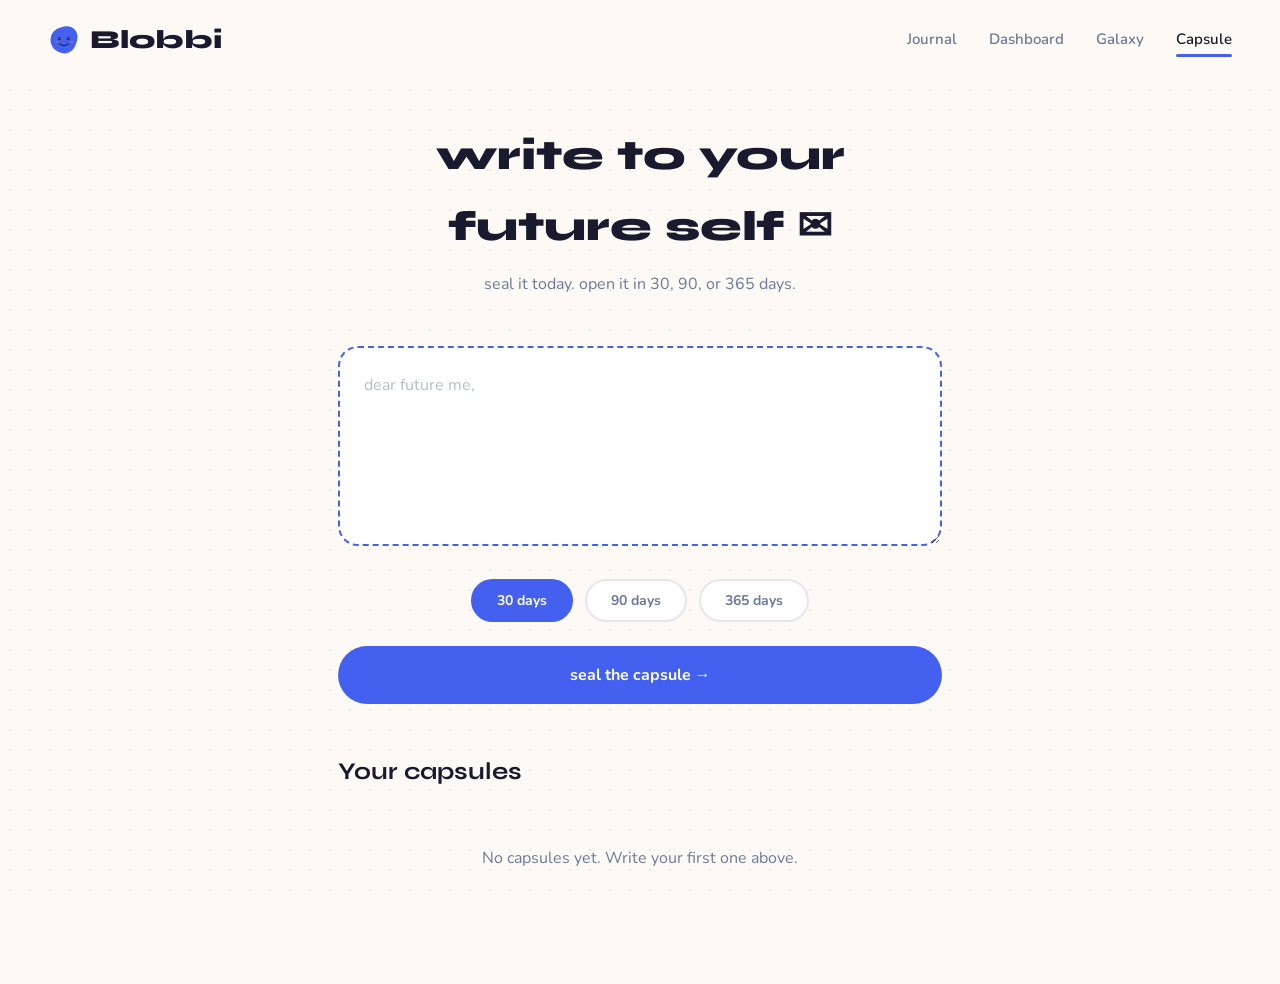
==== frontend/capsule.html @ 56b0597a "feat: implement all 7 special features 1. Mood Pet - Dashboard top card with evolving blob (happy/ca" ====
<!DOCTYPE html>
<html lang="en">
<head>
    <meta charset="UTF-8">
    <meta name="viewport" content="width=device-width, initial-scale=1.0">
    <title>Blobbi — Time Capsule ˚✧</title>
    <link href="https://fonts.googleapis.com/css2?family=Nunito:wght@400;600;700;800;900&family=Syne:wght@700;800&family=Space+Mono&display=swap" rel="stylesheet">
    <style>
        :root {
            --color-bg: #FDFAF5; --color-surface: #FFFFFF; --color-primary: #4361EE;
            --color-secondary: #C8F542; --color-pink: #FF6B9D; --color-yellow: #FFD166;
            --color-sky: #A8DAFF; --color-text: #1A1A2E; --color-muted: #6B7A99;
            --color-border: #E8E4F0; --font-display: 'Syne', sans-serif;
            --font-body: 'Nunito', sans-serif; --font-mono: 'Space Mono', monospace;
            --radius-card: 20px; --radius-pill: 100px;
            --shadow-card: 0 4px 24px rgba(67, 97, 238, 0.08);
        }
        *, *::before, *::after { margin: 0; padding: 0; box-sizing: border-box; }
        html { scroll-behavior: smooth; }
        body {
            font-family: var(--font-body); background: var(--color-bg); color: var(--color-text);
            line-height: 1.7; overflow-x: hidden; -webkit-font-smoothing: antialiased;
        }
        body::before {
            content: ''; position: fixed; inset: 0; z-index: -1;
            background-image: radial-gradient(circle, var(--color-border) 1.2px, transparent 1.2px);
            background-size: 20px 20px;
        }

        /* Navbar */
        .navbar {
            position: fixed; top: 0; left: 0; right: 0; z-index: 100;
            display: flex; align-items: center; justify-content: space-between;
            padding: 18px 48px;
            background: rgba(253, 250, 245, 0.85); backdrop-filter: blur(16px); -webkit-backdrop-filter: blur(16px);
            transition: box-shadow 0.3s ease;
        }
        .navbar.scrolled { box-shadow: 0 1px 0 var(--color-border); }
        .navbar-brand {
            display: flex; align-items: center; gap: 10px;
            font-family: var(--font-display); font-weight: 800; font-size: 26px;
            color: var(--color-text); text-decoration: none;
        }
        .navbar-brand .blob-icon { width: 32px; height: 32px; }
        .nav-links { display: flex; align-items: center; gap: 32px; }
        .nav-links a {
            font-family: var(--font-body); font-size: 15px; font-weight: 600;
            color: var(--color-muted); text-decoration: none; position: relative; transition: color 0.25s ease;
        }
        .nav-links a:hover, .nav-links a.active { color: var(--color-text); }
        .nav-links a::after {
            content: ''; position: absolute; bottom: -4px; left: 0;
            width: 0; height: 2.5px; background: var(--color-primary);
            border-radius: 2px; transition: width 0.3s ease;
        }
        .nav-links a:hover::after, .nav-links a.active::after { width: 100%; }
        .nav-toggle { display: none; flex-direction: column; gap: 5px; background: none; border: none; cursor: pointer; padding: 4px; }
        .nav-toggle span { display: block; width: 24px; height: 2.5px; background: var(--color-text); border-radius: 2px; }

        /* Page */
        .capsule-page { padding: 120px 48px 80px; max-width: 700px; margin: 0 auto; }

        .capsule-header { text-align: center; margin-bottom: 48px; }
        .capsule-title {
            font-family: var(--font-display); font-weight: 800;
            font-size: clamp(28px, 3.5vw, 42px); color: var(--color-text); margin-bottom: 8px;
        }
        .capsule-sub { font-size: 16px; color: var(--color-muted); }

        /* Textarea */
        .capsule-textarea {
            width: 100%; min-height: 200px; padding: 24px;
            font-family: var(--font-body); font-size: 16px; line-height: 1.7;
            color: var(--color-text); background: var(--color-surface);
            border: 2px dashed var(--color-primary); border-radius: var(--radius-card);
            outline: none; resize: vertical;
            transition: border-color 0.3s ease, box-shadow 0.3s ease;
        }
        .capsule-textarea::placeholder { color: var(--color-muted); opacity: 0.5; }
        .capsule-textarea:focus { border-color: var(--color-primary); box-shadow: 0 0 0 3px rgba(67, 97, 238, 0.08); }

        /* Date pills */
        .date-pills {
            display: flex; gap: 12px; justify-content: center; margin: 24px 0;
        }
        .date-pill {
            font-family: var(--font-body); font-size: 14px; font-weight: 700;
            padding: 10px 24px; border-radius: var(--radius-pill);
            border: 2px solid var(--color-border); background: var(--color-surface);
            color: var(--color-muted); cursor: pointer; transition: all 0.2s ease;
        }
        .date-pill:hover { border-color: var(--color-primary); color: var(--color-primary); }
        .date-pill.active { background: var(--color-primary); border-color: var(--color-primary); color: #fff; }

        /* Seal button */
        .seal-btn {
            display: block; width: 100%; padding: 18px; margin-top: 8px;
            font-family: var(--font-body); font-size: 16px; font-weight: 700;
            color: #fff; background: var(--color-primary); border: none;
            border-radius: var(--radius-pill); cursor: pointer;
            transition: transform 0.2s ease, box-shadow 0.2s ease;
        }
        .seal-btn:hover { transform: scale(1.02); box-shadow: 0 8px 24px rgba(67, 97, 238, 0.3); }
        .seal-btn:active { transform: scale(0.97) !important; }

        /* Seal animation overlay */
        .seal-overlay {
            position: fixed; inset: 0; z-index: 1000;
            background: rgba(253, 250, 245, 0.95);
            backdrop-filter: blur(20px);
            display: none; flex-direction: column;
            align-items: center; justify-content: center;
        }
        .seal-overlay.active { display: flex; }

        .seal-blob {
            width: 120px; height: 120px;
            animation: sealBlob 2s ease-in-out forwards;
        }
        @keyframes sealBlob {
            0% { transform: scale(0.5) translateY(40px); opacity: 0; }
            50% { transform: scale(1.2) translateY(-10px); opacity: 1; }
            100% { transform: scale(1) translateY(0); opacity: 1; }
        }

        .seal-text {
            font-family: var(--font-display); font-weight: 800;
            font-size: 28px; color: var(--color-text); margin-top: 24px;
        }
        .seal-sub {
            font-size: 16px; color: var(--color-muted); margin-top: 8px;
        }

        /* Locked capsule card */
        .locked-card {
            background: var(--color-surface);
            border: 2px dashed var(--color-border);
            border-radius: var(--radius-card);
            padding: 40px;
            text-align: center;
            margin-top: 32px;
            display: none;
        }
        .locked-card.visible { display: block; }
        .lock-icon { font-size: 40px; margin-bottom: 12px; }
        .locked-date {
            font-family: var(--font-mono); font-size: 14px; color: var(--color-primary);
            font-weight: 700; margin-bottom: 4px;
        }
        .locked-countdown {
            font-family: var(--font-mono); font-size: 24px; color: var(--color-text);
            font-weight: 700;
        }

        /* Capsules list */
        .capsules-list { margin-top: 48px; }
        .capsules-list-title {
            font-family: var(--font-display); font-weight: 700; font-size: 24px;
            color: var(--color-text); margin-bottom: 20px;
        }
        .capsule-item {
            background: var(--color-surface);
            border: 1px solid var(--color-border);
            border-radius: var(--radius-card);
            padding: 24px;
            margin-bottom: 16px;
            display: flex; align-items: center; gap: 16px;
            cursor: pointer;
            transition: transform 0.25s ease, box-shadow 0.25s ease;
        }
        .capsule-item:hover { transform: translateY(-4px); box-shadow: var(--shadow-card); }
        .capsule-icon { font-size: 28px; flex-shrink: 0; }
        .capsule-info { flex: 1; }
        .capsule-preview {
            font-size: 14px; color: var(--color-text); line-height: 1.5;
            display: -webkit-box; -webkit-line-clamp: 2; -webkit-box-orient: vertical; overflow: hidden;
        }
        .capsule-meta {
            font-family: var(--font-mono); font-size: 11px; color: var(--color-muted); margin-top: 4px;
        }

        /* Read overlay */
        .read-overlay {
            position: fixed; inset: 0; z-index: 1000;
            background: rgba(253, 250, 245, 0.95);
            backdrop-filter: blur(20px);
            display: none; flex-direction: column;
            align-items: center; justify-content: center;
            padding: 48px;
        }
        .read-overlay.active { display: flex; }
        .read-content {
            max-width: 560px; width: 100%;
            background: var(--color-surface);
            border-radius: var(--radius-card);
            padding: 40px;
            box-shadow: var(--shadow-card);
        }
        .read-label {
            font-family: var(--font-mono); font-size: 11px; color: var(--color-muted);
            letter-spacing: 0.12em; text-transform: uppercase; margin-bottom: 16px;
        }
        .read-text {
            font-size: 17px; line-height: 1.8; color: var(--color-text);
            white-space: pre-wrap;
        }
        .read-close {
            margin-top: 24px; font-family: var(--font-body); font-size: 14px; font-weight: 700;
            color: var(--color-primary); background: none; border: none; cursor: pointer;
        }

        /* Responsive */
        @media (max-width: 768px) {
            .navbar { padding: 14px 24px; }
            .nav-links {
                display: none; position: fixed; inset: 0;
                background: rgba(253, 250, 245, 0.97); backdrop-filter: blur(20px);
                flex-direction: column; align-items: center; justify-content: center; gap: 28px; z-index: 99;
            }
            .nav-links.open { display: flex; }
            .nav-toggle { display: flex; z-index: 101; }
            .capsule-page { padding: 100px 24px 60px; }
            .date-pills { flex-wrap: wrap; }
            .read-overlay { padding: 24px; }
            .read-content { padding: 28px; }
        }
    </style>
</head>
<body>

    <nav class="navbar" id="navbar">
        <a href="/" class="navbar-brand">
            <svg class="blob-icon" viewBox="0 0 100 100" xmlns="http://www.w3.org/2000/svg">
                <path d="M50 8 C72 3, 95 18, 92 44 C89 70, 74 94, 50 92 C26 90, 6 72, 8 48 C10 22, 28 13, 50 8Z" fill="#4361EE"/>
                <circle cx="36" cy="46" r="4.5" fill="#1A1A2E"/><circle cx="64" cy="46" r="4.5" fill="#1A1A2E"/>
                <circle cx="37.5" cy="44.5" r="1.5" fill="#fff"/><circle cx="65.5" cy="44.5" r="1.5" fill="#fff"/>
                <ellipse cx="26" cy="56" rx="6" ry="3.5" fill="#FF6B9D" opacity="0.35"/><ellipse cx="74" cy="56" rx="6" ry="3.5" fill="#FF6B9D" opacity="0.35"/>
                <path d="M36 62 Q50 74 64 62" stroke="#1A1A2E" stroke-width="3" fill="none" stroke-linecap="round"/>
            </svg>
            Blobbi
        </a>
        <div class="nav-links" id="navLinks">
            <a href="/">Journal</a>
            <a href="dashboard.html">Dashboard</a>
            <a href="galaxy.html">Galaxy</a>
            <a href="capsule.html" class="active">Capsule</a>
        </div>
        <button class="nav-toggle" id="navToggle" aria-label="Toggle menu"><span></span><span></span><span></span></button>
    </nav>

    <main class="capsule-page">
        <div class="capsule-header">
            <h1 class="capsule-title">write to your future self ✉</h1>
            <p class="capsule-sub">seal it today. open it in 30, 90, or 365 days.</p>
        </div>

        <textarea class="capsule-textarea" id="capsuleText" placeholder="dear future me,"></textarea>

        <div class="date-pills">
            <button class="date-pill active" data-days="30" onclick="selectDays(30, this)">30 days</button>
            <button class="date-pill" data-days="90" onclick="selectDays(90, this)">90 days</button>
            <button class="date-pill" data-days="365" onclick="selectDays(365, this)">365 days</button>
        </div>

        <button class="seal-btn" onclick="sealCapsule()">seal the capsule →</button>

        <!-- Locked card (shown after sealing) -->
        <div class="locked-card" id="lockedCard">
            <div class="lock-icon">🔒</div>
            <div class="locked-date" id="lockedDate"></div>
            <div class="locked-countdown" id="lockedCountdown"></div>
        </div>

        <!-- Capsules list -->
        <div class="capsules-list" id="capsulesList">
            <h3 class="capsules-list-title">Your capsules</h3>
            <div id="capsulesContainer"></div>
        </div>
    </main>

    <!-- Seal animation -->
    <div class="seal-overlay" id="sealOverlay">
        <svg class="seal-blob" viewBox="0 0 100 100">
            <path d="M50 8 C72 3, 95 18, 92 44 C89 70, 74 94, 50 92 C26 90, 6 72, 8 48 C10 22, 28 13, 50 8Z" fill="#4361EE"/>
            <circle cx="36" cy="46" r="4.5" fill="#1A1A2E"/><circle cx="64" cy="46" r="4.5" fill="#1A1A2E"/>
            <circle cx="37.5" cy="44.5" r="1.5" fill="#fff"/><circle cx="65.5" cy="44.5" r="1.5" fill="#fff"/>
            <path d="M36 62 Q50 74 64 62" stroke="#1A1A2E" stroke-width="3" fill="none" stroke-linecap="round"/>
        </svg>
        <div class="seal-text">sealed ✦</div>
        <div class="seal-sub">your future self will thank you</div>
    </div>

    <!-- Read overlay -->
    <div class="read-overlay" id="readOverlay">
        <div class="read-content">
            <div class="read-label" id="readLabel">opened capsule</div>
            <div class="read-text" id="readText"></div>
            <button class="read-close" onclick="closeRead()">← back</button>
        </div>
    </div>

    <script>
        // Navbar
        const navbar = document.getElementById('navbar');
        window.addEventListener('scroll', () => navbar.classList.toggle('scrolled', window.scrollY > 30), { passive: true });
        const navToggle = document.getElementById('navToggle');
        const navLinks = document.getElementById('navLinks');
        navToggle.addEventListener('click', () => navLinks.classList.toggle('open'));
        navLinks.querySelectorAll('a').forEach(l => l.addEventListener('click', () => navLinks.classList.remove('open')));

        let selectedDays = 30;

        function selectDays(days, el) {
            selectedDays = days;
            document.querySelectorAll('.date-pill').forEach(p => p.classList.remove('active'));
            el.classList.add('active');
        }

        function getCapsules() {
            try { return JSON.parse(localStorage.getItem('blobbi_capsules') || '[]'); }
            catch { return []; }
        }

        function saveCapsules(capsules) {
            localStorage.setItem('blobbi_capsules', JSON.stringify(capsules));
        }

        function sealCapsule() {
            const text = document.getElementById('capsuleText').value.trim();
            if (!text) return;

            const now = new Date();
            const unlockDate = new Date(now);
            unlockDate.setDate(unlockDate.getDate() + selectedDays);

            const capsule = {
                id: Date.now(),
                text,
                sealedDate: now.toISOString(),
                unlockDate: unlockDate.toISOString(),
                opened: false
            };

            const capsules = getCapsules();
            capsules.unshift(capsule);
            saveCapsules(capsules);

            // Show seal animation
            const overlay = document.getElementById('sealOverlay');
            overlay.classList.add('active');

            setTimeout(() => {
                overlay.classList.remove('active');
                document.getElementById('capsuleText').value = '';
                renderCapsules();
            }, 2500);
        }

        function renderCapsules() {
            const container = document.getElementById('capsulesContainer');
            const capsules = getCapsules();

            if (capsules.length === 0) {
                container.innerHTML = '<div style="text-align:center;color:var(--color-muted);padding:32px 0;">No capsules yet. Write your first one above.</div>';
                return;
            }

            const now = new Date();

            container.innerHTML = capsules.map(c => {
                const unlock = new Date(c.unlockDate);
                const isUnlocked = now >= unlock;
                const daysLeft = Math.max(0, Math.ceil((unlock - now) / (1000 * 60 * 60 * 24)));

                return `
                    <div class="capsule-item" onclick="${isUnlocked ? `readCapsule(${c.id})` : ''}">
                        <div class="capsule-icon">${isUnlocked ? '📬' : '🔒'}</div>
                        <div class="capsule-info">
                            <div class="capsule-preview">${escapeHtml(c.text)}</div>
                            <div class="capsule-meta">
                                ${isUnlocked ? 'tap to read' : `opens in ${daysLeft} days`} · sealed ${new Date(c.sealedDate).toLocaleDateString()}
                            </div>
                        </div>
                    </div>
                `;
            }).join('');
        }

        function readCapsule(id) {
            const capsules = getCapsules();
            const capsule = capsules.find(c => c.id === id);
            if (!capsule) return;

            capsule.opened = true;
            saveCapsules(capsules);

            document.getElementById('readLabel').textContent = `sealed ${new Date(capsule.sealedDate).toLocaleDateString()} · opened ${new Date().toLocaleDateString()}`;
            document.getElementById('readText').textContent = capsule.text;
            document.getElementById('readOverlay').classList.add('active');
        }

        function closeRead() {
            document.getElementById('readOverlay').classList.remove('active');
            renderCapsules();
        }

        function escapeHtml(t) { const d = document.createElement('div'); d.textContent = t; return d.innerHTML; }

        renderCapsules();
    </script>
</body>
</html>
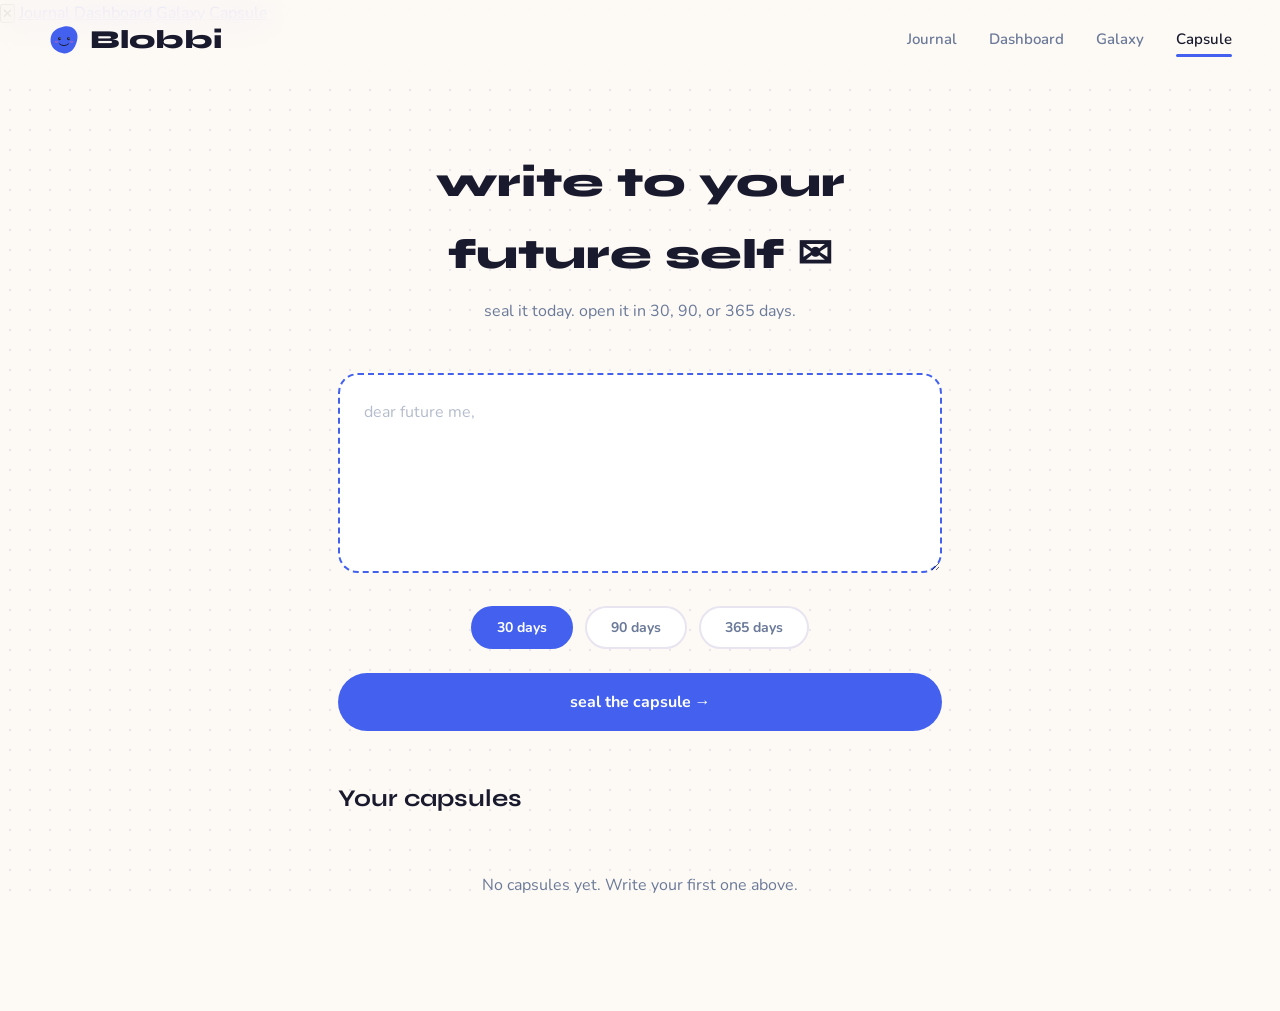
==== commit a0b5feef: "fix: mobile nav overflow, breathe cloud button, first inhale animation Bug 1 - Mobile nav overflow: " ====
--- a/frontend/capsule.html
+++ b/frontend/capsule.html
@@ -212,13 +212,39 @@
         /* Responsive */
         @media (max-width: 768px) {
             .navbar { padding: 14px 24px; }
-            .nav-links {
-                display: none; position: fixed; inset: 0;
-                background: rgba(253, 250, 245, 0.97); backdrop-filter: blur(20px);
-                flex-direction: column; align-items: center; justify-content: center; gap: 28px; z-index: 99;
-            }
-            .nav-links.open { display: flex; }
-            .nav-toggle { display: flex; z-index: 101; }
+            .nav-links { display: none; }
+            .nav-links a::after { display: none; }
+
+            .nav-toggle {
+                display: flex; flex-direction: column; gap: 5px;
+                background: none; border: none; cursor: pointer; padding: 8px; z-index: 1001;
+            }
+            .nav-toggle span {
+                display: block; width: 26px; height: 3px;
+                background: var(--color-text); border-radius: 2px;
+            }
+
+            .mobile-menu {
+                display: none; position: fixed;
+                top: 0; left: 0; right: 0; bottom: 0;
+                background: #FFFFFF; z-index: 1000;
+                flex-direction: column; padding-top: 70px; overflow-y: auto;
+            }
+            .mobile-menu.open { display: flex; }
+
+            .mobile-menu-close {
+                position: absolute; top: 18px; right: 24px;
+                background: none; border: none; font-size: 28px;
+                color: var(--color-text); cursor: pointer; padding: 8px; z-index: 1002; line-height: 1;
+            }
+
+            .mobile-menu a {
+                display: block; font-family: var(--font-body); font-size: 1.2rem; font-weight: 700;
+                color: var(--color-text); text-decoration: none;
+                padding: 16px 24px; border-bottom: 1px solid var(--color-border); text-align: left;
+            }
+            .mobile-menu a:hover { background: var(--color-bg); }
+
             .capsule-page { padding: 100px 24px 60px; }
             .date-pills { flex-wrap: wrap; }
             .read-overlay { padding: 24px; }
@@ -248,6 +274,15 @@
         <button class="nav-toggle" id="navToggle" aria-label="Toggle menu"><span></span><span></span><span></span></button>
     </nav>
 
+    <!-- Mobile menu overlay -->
+    <div class="mobile-menu" id="mobileMenu">
+        <button class="mobile-menu-close" id="mobileMenuClose" aria-label="Close menu">✕</button>
+        <a href="/">Journal</a>
+        <a href="dashboard.html">Dashboard</a>
+        <a href="galaxy.html">Galaxy</a>
+        <a href="capsule.html" class="active">Capsule</a>
+    </div>
+
     <main class="capsule-page">
         <div class="capsule-header">
             <h1 class="capsule-title">write to your future self ✉</h1>
@@ -304,9 +339,11 @@
         const navbar = document.getElementById('navbar');
         window.addEventListener('scroll', () => navbar.classList.toggle('scrolled', window.scrollY > 30), { passive: true });
         const navToggle = document.getElementById('navToggle');
-        const navLinks = document.getElementById('navLinks');
-        navToggle.addEventListener('click', () => navLinks.classList.toggle('open'));
-        navLinks.querySelectorAll('a').forEach(l => l.addEventListener('click', () => navLinks.classList.remove('open')));
+        const mobileMenu = document.getElementById('mobileMenu');
+        const mobileMenuClose = document.getElementById('mobileMenuClose');
+        navToggle.addEventListener('click', () => mobileMenu.classList.add('open'));
+        mobileMenuClose.addEventListener('click', () => mobileMenu.classList.remove('open'));
+        mobileMenu.querySelectorAll('a').forEach(l => l.addEventListener('click', () => mobileMenu.classList.remove('open')));
 
         let selectedDays = 30;
 
